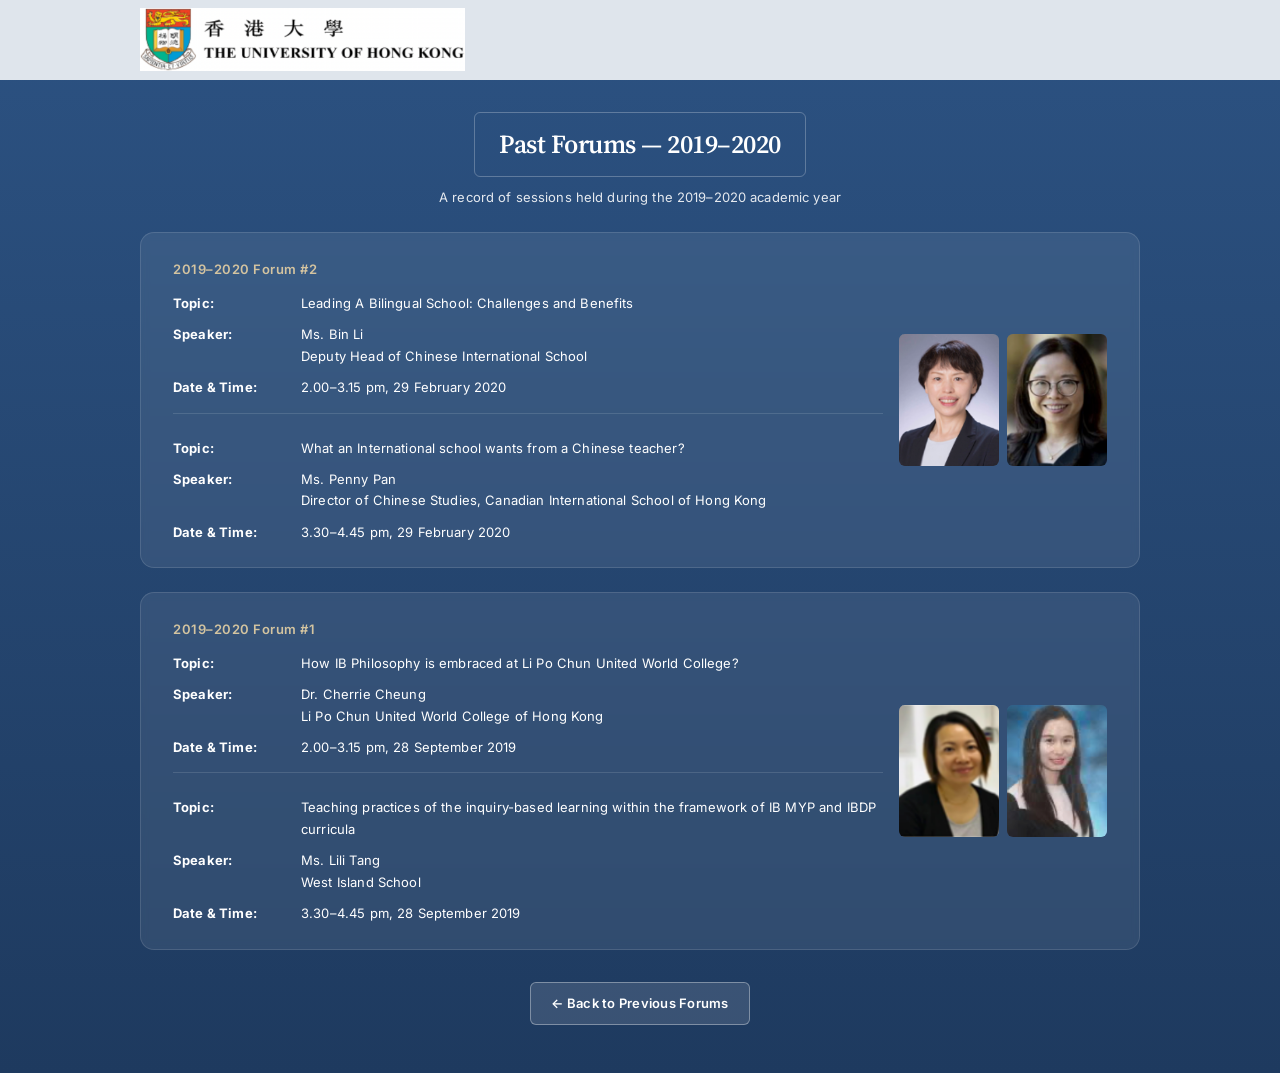
==== years/2019-2020.html @ 45976ea4 "2019-2020 updates" ====
<!DOCTYPE html>
<html lang="en">
<head>
  <meta charset="UTF-8">
  <meta name="viewport" content="width=device-width, initial-scale=1.0">
  <title>2019–2020 Forums | HKU IB Chinese Language Teaching Professional Forum</title>
  <link rel="preconnect" href="https://fonts.googleapis.com">
  <link rel="preconnect" href="https://fonts.gstatic.com" crossorigin>
  <link href="https://fonts.googleapis.com/css2?family=Inter:wght@400;500;600&family=Source+Serif+4:opsz,wght@8..60,500;8..60,600;8..60,700&display=swap" rel="stylesheet">
  <link rel="stylesheet" href="../style.css?v=20260704o">
</head>
<body>
  <header class="site-header is-scrolled">
    <nav class="nav">
      <a href="../index.html" class="nav__brand">
        <img src="../images/hku-logo.png" alt="The University of Hong Kong" class="nav__logo">
      </a>
    </nav>
  </header>

  <main>
    <section class="forums" style="padding-top: calc(var(--header-height) + var(--space-lg));">
      <div class="container">
        <div class="forums__header">
          <h1 class="forums__title">Past Forums — 2019–2020</h1>
          <p class="forums__subtitle">A record of sessions held during the 2019–2020 academic year</p>
        </div>
        <div class="forums__list">
          <article class="forum-card reveal">
            <div class="forum-card__body">
              <span class="forum-card__badge">2019–2020 Forum #2</span>
              <div class="forum-card__meta forum-card__meta--stacked">
                <div class="forum-card__session">
                  <p class="forum-card__line">
                    <span class="forum-card__label">Topic:</span>
                    <span class="forum-card__value">
                      <span class="forum-card__topic-en">Leading A Bilingual School: Challenges and Benefits</span>
                    </span>
                  </p>
                  <div class="forum-card__line forum-card__line--speaker">
                    <span class="forum-card__label">Speaker:</span>
                    <span class="forum-card__value">
                      <span class="forum-card__speaker-block">
                        <span class="forum-card__name">Ms. Bin Li</span>
                        <span class="forum-card__role">Deputy Head of Chinese International School</span>
                      </span>
                    </span>
                  </div>
                  <p class="forum-card__line">
                    <span class="forum-card__label">Date &amp; Time:</span>
                    <span class="forum-card__value">2.00–3.15 pm, 29 February 2020</span>
                  </p>
                </div>
                <div class="forum-card__session">
                  <p class="forum-card__line">
                    <span class="forum-card__label">Topic:</span>
                    <span class="forum-card__value">
                      <span class="forum-card__topic-en">What an International school wants from a Chinese teacher?</span>
                    </span>
                  </p>
                  <div class="forum-card__line forum-card__line--speaker">
                    <span class="forum-card__label">Speaker:</span>
                    <span class="forum-card__value">
                      <span class="forum-card__speaker-block">
                        <span class="forum-card__name">Ms. Penny Pan</span>
                        <span class="forum-card__role">Director of Chinese Studies, Canadian International School of Hong Kong</span>
                      </span>
                    </span>
                  </div>
                  <p class="forum-card__line">
                    <span class="forum-card__label">Date &amp; Time:</span>
                    <span class="forum-card__value">3.30–4.45 pm, 29 February 2020</span>
                  </p>
                </div>
              </div>
            </div>
            <div class="forum-card__media forum-card__media--dual">
              <img src="../images/Pictures%20of%20Speakers/2019-2020/Bin%20LI.png" alt="Ms. Bin Li" class="forum-card__photo">
              <img src="../images/Pictures%20of%20Speakers/2019-2020/penny%20pan.png" alt="Ms. Penny Pan" class="forum-card__photo">
            </div>
          </article>

          <article class="forum-card reveal">
            <div class="forum-card__body">
              <span class="forum-card__badge">2019–2020 Forum #1</span>
              <div class="forum-card__meta forum-card__meta--stacked">
                <div class="forum-card__session">
                  <p class="forum-card__line">
                    <span class="forum-card__label">Topic:</span>
                    <span class="forum-card__value">
                      <span class="forum-card__topic-en">How IB Philosophy is embraced at Li Po Chun United World College?</span>
                    </span>
                  </p>
                  <div class="forum-card__line forum-card__line--speaker">
                    <span class="forum-card__label">Speaker:</span>
                    <span class="forum-card__value">
                      <span class="forum-card__speaker-block">
                        <span class="forum-card__name">Dr. Cherrie Cheung</span>
                        <span class="forum-card__role">Li Po Chun United World College of Hong Kong</span>
                      </span>
                    </span>
                  </div>
                  <p class="forum-card__line">
                    <span class="forum-card__label">Date &amp; Time:</span>
                    <span class="forum-card__value">2.00–3.15 pm, 28 September 2019</span>
                  </p>
                </div>
                <div class="forum-card__session">
                  <p class="forum-card__line">
                    <span class="forum-card__label">Topic:</span>
                    <span class="forum-card__value">
                      <span class="forum-card__topic-en">Teaching practices of the inquiry-based learning within the framework of IB MYP and IBDP curricula</span>
                    </span>
                  </p>
                  <div class="forum-card__line forum-card__line--speaker">
                    <span class="forum-card__label">Speaker:</span>
                    <span class="forum-card__value">
                      <span class="forum-card__speaker-block">
                        <span class="forum-card__name">Ms. Lili Tang</span>
                        <span class="forum-card__role">West Island School</span>
                      </span>
                    </span>
                  </div>
                  <p class="forum-card__line">
                    <span class="forum-card__label">Date &amp; Time:</span>
                    <span class="forum-card__value">3.30–4.45 pm, 28 September 2019</span>
                  </p>
                </div>
              </div>
            </div>
            <div class="forum-card__media forum-card__media--dual">
              <img src="../images/Pictures%20of%20Speakers/2019-2020/cherry%20cheung.png" alt="Dr. Cherrie Cheung" class="forum-card__photo">
              <img src="../images/Pictures%20of%20Speakers/2019-2020/lili%20tang.png" alt="Ms. Lili Tang" class="forum-card__photo">
            </div>
          </article>
        </div>
        <p style="text-align: center; margin-top: var(--space-lg);">
          <a href="../index.html#archive" class="btn btn--primary btn--light">← Back to Previous Forums</a>
        </p>
      </div>
    </section>
  </main>

  <script src="../script.js"></script>
</body>
</html>
---- style.css ----
/* ==========================================================================
   HKU IB Chinese Language Teaching Professional Forum
   ========================================================================== */

:root {
  /* Backgrounds */
  --color-sky-light: #f0f5fa;
  --color-sky-pale: #e8eef5;
  --color-white: #ffffff;

  /* Text */
  --color-navy-deep: #0c2d4d;
  --color-navy: #1e4d7b;
  --color-navy-muted: #2c5282;
  --color-text: #1e293b;
  --color-text-muted: #64748b;

  /* Accents */
  --color-accent: #1e4d7b;
  --color-accent-light: #3a6ea5;
  --color-highlight: #b8954a;
  --color-highlight-soft: #d4c4a0;

  /* Forum section */
  --color-forum-blue: #2c5282;
  --color-forum-blue-dark: #1e3a5f;
  --color-forum-blue-alt: #3b6a9e;

  /* UI */
  --shadow-sm: 0 1px 3px rgba(12, 45, 77, 0.06);
  --shadow-md: 0 4px 16px rgba(12, 45, 77, 0.1);
  --shadow-lg: 0 8px 32px rgba(12, 45, 77, 0.12);
  --radius-sm: 6px;
  --radius-md: 10px;
  --radius-lg: 14px;
  --radius-full: 9999px;

  --font-serif: 'Source Serif 4', Georgia, 'Times New Roman', serif;
  --font-sans: 'Inter', -apple-system, BlinkMacSystemFont, 'Segoe UI', Roboto, sans-serif;

  /* Type scale */
  --text-xs: 0.75rem;
  --text-sm: 0.8125rem;
  --text-base: 0.9375rem;
  --text-md: 1rem;
  --text-lg: 1.125rem;
  --text-xl: 1.25rem;
  --text-2xl: 1.5rem;
  --text-3xl: 1.875rem;

  --header-height: 80px;
  --container-max: 1080px;
  --transition: 0.25s ease;

  /* Spacing */
  --space-xs: 0.5rem;
  --space-sm: 1rem;
  --space-md: 1.5rem;
  --space-lg: 2rem;
  --space-xl: 2.5rem;
  --space-section: 3rem;
}

/* Reset & Base
   ========================================================================== */

*,
*::before,
*::after {
  box-sizing: border-box;
  margin: 0;
  padding: 0;
}

html {
  scroll-behavior: smooth;
  scroll-padding-top: var(--header-height);
}

body {
  font-family: var(--font-sans);
  font-size: var(--text-base);
  line-height: 1.65;
  letter-spacing: 0.01em;
  color: var(--color-text);
  background-color: var(--color-sky-light);
  -webkit-font-smoothing: antialiased;
  -moz-osx-font-smoothing: grayscale;
}

img {
  max-width: 100%;
  height: auto;
  display: block;
}

a {
  color: var(--color-navy);
  text-decoration: none;
  transition: color var(--transition);
}

a:hover {
  color: var(--color-accent-light);
}

ul {
  list-style: none;
}

strong {
  font-weight: 600;
}

.container {
  width: 100%;
  max-width: var(--container-max);
  margin-inline: auto;
  padding-inline: clamp(1.5rem, 4vw, 2.5rem);
}

/* Section titles
   ========================================================================== */

.section-title {
  font-family: var(--font-serif);
  font-size: clamp(1.375rem, 2.5vw, 1.75rem);
  font-weight: 600;
  letter-spacing: -0.02em;
  line-height: 1.3;
  margin-bottom: 0.375rem;
  color: var(--color-navy-deep);
}

.section-title--navy {
  color: var(--color-navy-deep);
}

.section-lead {
  font-size: var(--text-base);
  color: var(--color-text-muted);
  line-height: 1.6;
  max-width: 50ch;
  margin-bottom: var(--space-md);
}

.section-lead--centered {
  max-width: none;
  text-align: center;
  margin-inline: auto;
}

/* Buttons
   ========================================================================== */

.btn {
  display: inline-flex;
  align-items: center;
  justify-content: center;
  gap: 0.5rem;
  padding: 0.625rem 1.25rem;
  font-family: inherit;
  font-size: var(--text-sm);
  font-weight: 600;
  border: none;
  border-radius: var(--radius-sm);
  cursor: pointer;
  transition: transform var(--transition), box-shadow var(--transition), background-color var(--transition);
}

.btn--primary {
  background: var(--color-navy-deep);
  color: var(--color-white);
  box-shadow: 0 2px 8px rgba(12, 45, 77, 0.2);
  letter-spacing: 0.02em;
}

.btn--primary:hover {
  transform: translateY(-1px);
  background: var(--color-navy);
  box-shadow: 0 4px 14px rgba(12, 45, 77, 0.25);
  color: var(--color-white);
}

.btn--light {
  background: rgba(255, 255, 255, 0.12);
  color: var(--color-white);
  border: 1px solid rgba(255, 255, 255, 0.35);
  box-shadow: none;
}

.btn--light:hover {
  background: rgba(255, 255, 255, 0.2);
  border-color: rgba(255, 255, 255, 0.5);
  color: var(--color-white);
}

/* Navigation
   ========================================================================== */

.site-header {
  position: fixed;
  top: 0;
  left: 0;
  right: 0;
  z-index: 1000;
  height: var(--header-height);
  background: rgba(255, 255, 255, 0.85);
  backdrop-filter: blur(12px);
  -webkit-backdrop-filter: blur(12px);
  border-bottom: 1px solid transparent;
  transition: background var(--transition), box-shadow var(--transition), border-color var(--transition);
}

.site-header.is-scrolled {
  background: rgba(255, 255, 255, 0.97);
  border-bottom-color: rgba(13, 71, 161, 0.1);
  box-shadow: var(--shadow-sm);
}

.nav {
  display: flex;
  align-items: center;
  justify-content: space-between;
  gap: var(--space-md);
  height: 100%;
  max-width: var(--container-max);
  margin-inline: auto;
  padding-inline: clamp(1.5rem, 4vw, 2.5rem);
}

.nav__brand {
  display: flex;
  align-items: center;
  color: var(--color-navy);
  flex-shrink: 0;
  margin-right: var(--space-sm);
}

.nav__brand:hover {
  color: var(--color-navy);
}

.nav__logo {
  width: auto;
  height: 52px;
  max-width: none;
  object-fit: contain;
  object-position: left center;
  background: transparent;
  border: none;
  outline: none;
  box-shadow: none;
  border-radius: 0;
  padding: 0;
}

.nav__brand:focus,
.nav__brand:focus-visible {
  outline: none;
}

.nav__toggle {
  display: flex;
  flex-direction: column;
  justify-content: center;
  gap: 5px;
  width: 40px;
  height: 40px;
  padding: 8px;
  background: none;
  border: none;
  cursor: pointer;
  border-radius: var(--radius-sm);
  transition: background var(--transition);
}

.nav__toggle:hover {
  background: var(--color-sky-pale);
}

.nav__toggle-bar {
  display: block;
  width: 100%;
  height: 2px;
  background: var(--color-navy);
  border-radius: 2px;
  transition: transform var(--transition), opacity var(--transition);
}

.nav__toggle[aria-expanded="true"] .nav__toggle-bar:nth-child(1) {
  transform: translateY(7px) rotate(45deg);
}

.nav__toggle[aria-expanded="true"] .nav__toggle-bar:nth-child(2) {
  opacity: 0;
}

.nav__toggle[aria-expanded="true"] .nav__toggle-bar:nth-child(3) {
  transform: translateY(-7px) rotate(-45deg);
}

.nav__menu {
  display: none;
  position: absolute;
  top: var(--header-height);
  left: 0;
  right: 0;
  flex-direction: column;
  gap: var(--space-xs);
  background: var(--color-white);
  padding: var(--space-sm) var(--space-sm) var(--space-md);
  box-shadow: var(--shadow-md);
  border-bottom: 1px solid rgba(13, 71, 161, 0.08);
}

.nav__menu.is-open {
  display: flex;
}

.nav__link {
  display: block;
  padding: 0.75rem 0;
  font-weight: 600;
  font-size: var(--text-sm);
  color: var(--color-navy-muted);
  border-bottom: 1px solid var(--color-sky-pale);
  transition: color var(--transition);
}

.nav__link:last-child {
  border-bottom: none;
}

.nav__link:hover,
.nav__link.is-active {
  color: var(--color-navy-deep);
  font-weight: 700;
}

/* Hero
   ========================================================================== */

.hero {
  position: relative;
  padding-top: calc(var(--header-height) + var(--space-lg));
  padding-bottom: var(--space-xl);
  background: linear-gradient(180deg, var(--color-sky-light) 0%, var(--color-sky-pale) 100%);
  overflow: hidden;
}

.hero__bg-pattern {
  position: absolute;
  top: var(--header-height);
  left: 0;
  width: 280px;
  height: 200px;
  opacity: 0.35;
  background:
    radial-gradient(ellipse at 30% 50%, var(--color-forum-blue-alt) 0%, transparent 70%),
    repeating-linear-gradient(
      -12deg,
      transparent,
      transparent 18px,
      rgba(59, 113, 181, 0.08) 18px,
      rgba(59, 113, 181, 0.08) 20px
    );
  pointer-events: none;
}

.hero__layout {
  display: grid;
  gap: var(--space-md);
  position: relative;
}

.hero__eyebrow {
  font-size: var(--text-xs);
  font-weight: 600;
  text-transform: uppercase;
  letter-spacing: 0.12em;
  color: var(--color-text-muted);
  margin-bottom: 0.875rem;
}

.hero__title {
  display: flex;
  flex-direction: column;
  gap: 0.5rem;
  margin-bottom: var(--space-md);
}

.hero__title-line {
  font-family: var(--font-serif);
  font-size: clamp(1.5rem, 4vw, 2.25rem);
  font-weight: 600;
  line-height: 1.2;
  letter-spacing: -0.02em;
  color: var(--color-navy-deep);
}

.hero__title-line--accent {
  font-size: clamp(1.25rem, 3vw, 1.75rem);
  color: var(--color-navy);
  font-weight: 500;
}

.hero__intro {
  font-size: var(--text-base);
  color: var(--color-text);
  max-width: 52ch;
  line-height: 1.7;
  margin-bottom: 0;
}

.hero__media {
  border-radius: var(--radius-lg);
  overflow: hidden;
  box-shadow: var(--shadow-lg);
}

.hero__image {
  width: 100%;
  aspect-ratio: 16 / 10;
  object-fit: cover;
  object-position: center;
  background: linear-gradient(135deg, var(--color-sky-pale), var(--color-forum-blue-alt));
}

.hero__illustration {
  margin: 0;
  display: grid;
  grid-template-rows: 1fr auto;
  min-height: 0;
}

.hero__illustration-wrap {
  min-height: 0;
  border-radius: var(--radius-lg);
  overflow: hidden;
  box-shadow: var(--shadow-lg);
}

.hero__illustration-img {
  width: 100%;
  height: 100%;
  min-height: 10rem;
  aspect-ratio: 16 / 10;
  object-fit: cover;
  object-position: center top;
  background: linear-gradient(135deg, var(--color-sky-light), var(--color-forum-blue));
  display: block;
}

.hero__illustration-caption {
  margin-top: 0.375rem;
  font-size: 0.6875rem;
  font-style: italic;
  color: var(--color-text-muted);
  text-align: center;
}

/* Forum details card
   ========================================================================== */

.details__card {
  background: var(--color-white);
  border-radius: var(--radius-lg);
  padding: var(--space-md) var(--space-md) var(--space-sm);
  box-shadow: var(--shadow-lg);
  height: 100%;
  display: flex;
  flex-direction: column;
  justify-content: center;
}

.details__list {
  display: flex;
  flex-direction: column;
  gap: 0.75rem;
  margin: 0 0 var(--space-sm);
}

.details__item {
  display: flex;
  align-items: flex-start;
  gap: var(--space-sm);
}

.details__icon {
  flex-shrink: 0;
  display: flex;
  align-items: center;
  justify-content: center;
  width: 44px;
  height: 44px;
  background: var(--color-sky-light);
  border-radius: var(--radius-sm);
  color: var(--color-navy);
}

.details__icon svg {
  width: 22px;
  height: 22px;
}

.details__label {
  display: block;
  font-size: var(--text-xs);
  font-weight: 600;
  text-transform: uppercase;
  letter-spacing: 0.06em;
  color: var(--color-text-muted);
  margin-bottom: 0.125rem;
}

.details__value {
  font-size: var(--text-sm);
  font-weight: 500;
  color: var(--color-navy);
  line-height: 1.5;
}

.details__disclaimer {
  font-size: var(--text-sm);
  color: var(--color-text-muted);
  line-height: 1.65;
  padding-top: var(--space-sm);
  border-top: 1px solid var(--color-sky-light);
}

.details__disclaimer-zh {
  display: block;
  margin-top: 0.25rem;
}

/* Upcoming forums
   ========================================================================== */

.upcoming {
  padding: var(--space-lg) 0;
  background: var(--color-sky-pale);
}

.upcoming__callout {
  width: min(92vw, 52rem);
  max-width: none;
  margin-inline: auto;
  padding: 1.375rem 3rem 1.5rem;
  text-align: center;
  background: linear-gradient(135deg, #1a5a8f 0%, #2c5282 45%, #1e3a5f 100%);
  border: 2px solid var(--color-highlight);
  border-radius: var(--radius-md);
  box-shadow:
    0 6px 28px rgba(30, 58, 95, 0.28),
    inset 0 1px 0 rgba(255, 255, 255, 0.1);
}

.upcoming__eyebrow {
  font-size: clamp(1.125rem, 3.25vw, 1.5rem);
  font-weight: 700;
  text-transform: uppercase;
  letter-spacing: 0.14em;
  color: var(--color-highlight-soft);
  margin: 0 0 0.625rem;
}

.upcoming__title {
  font-family: var(--font-serif);
  font-size: clamp(1.5rem, 4.5vw, 2.125rem);
  font-weight: 700;
  line-height: 1.2;
  letter-spacing: 0.02em;
  color: var(--color-white);
  margin: 0 0 0.75rem;
}

.upcoming__subtext {
  font-size: var(--text-base);
  font-weight: 500;
  line-height: 1.6;
  color: rgba(255, 255, 255, 0.92);
  max-width: 38ch;
  margin: 0 auto;
}

/* Participant feedback
   ========================================================================== */

.reviews {
  padding: var(--space-lg) 0;
  background: var(--color-sky-light);
  border-top: 1px solid rgba(12, 45, 77, 0.06);
}

.reviews__hint {
  margin-bottom: var(--space-sm) !important;
  font-size: var(--text-xs) !important;
  color: var(--color-text-muted) !important;
}

.reviews__grid {
  display: grid;
  grid-template-columns: repeat(2, 1fr);
  gap: var(--space-xs);
}

.review-card {
  position: relative;
  background: var(--color-white);
  border: 1px solid rgba(12, 45, 77, 0.1);
  border-radius: var(--radius-sm);
  cursor: pointer;
  outline: none;
  transition: border-color var(--transition), box-shadow var(--transition);
}

.review-card__peek {
  padding: 0.75rem 0.875rem;
}

.review-card__author {
  margin: 0 0 0.25rem;
  font-size: var(--text-xs);
  font-weight: 600;
  color: var(--color-navy);
}

.review-card__teaser {
  margin: 0;
  font-size: var(--text-xs);
  line-height: 1.5;
  color: var(--color-text-muted);
  display: -webkit-box;
  -webkit-line-clamp: 2;
  -webkit-box-orient: vertical;
  overflow: hidden;
}

.review-card__panel {
  position: absolute;
  left: 0;
  right: 0;
  top: 100%;
  margin-top: 0.25rem;
  padding: var(--space-sm);
  background: var(--color-white);
  border: 1px solid rgba(12, 45, 77, 0.12);
  border-radius: var(--radius-md);
  box-shadow: var(--shadow-lg);
  opacity: 0;
  visibility: hidden;
  transform: translateY(-4px);
  transition: opacity 0.2s ease, transform 0.2s ease, visibility 0.2s;
  z-index: 20;
  max-height: min(70vh, 28rem);
  overflow-y: auto;
  pointer-events: none;
}

.review-card__body {
  margin: 0;
}

.review-card__en,
.review-card__zh {
  font-size: var(--text-xs);
  line-height: 1.65;
  margin: 0;
}

.review-card__en {
  color: var(--color-text);
}

.review-card__zh {
  margin-top: 0.625rem;
  padding-top: 0.625rem;
  border-top: 1px solid rgba(12, 45, 77, 0.08);
  color: var(--color-text-muted);
}

.review-card:hover,
.review-card:focus-within {
  border-color: var(--color-navy-muted);
  box-shadow: var(--shadow-sm);
  z-index: 30;
}

.review-card:hover .review-card__panel,
.review-card:focus-within .review-card__panel {
  opacity: 1;
  visibility: visible;
  transform: translateY(0);
  pointer-events: auto;
}

.review-card:hover .review-card__teaser,
.review-card:focus-within .review-card__teaser {
  color: var(--color-navy);
}

@media (min-width: 768px) {
  .reviews__grid {
    grid-template-columns: repeat(4, 1fr);
    gap: var(--space-sm);
  }

  .review-card__panel {
    min-width: 16rem;
    width: max(100%, 18rem);
  }

  .review-card:nth-child(odd) .review-card__panel {
    left: 0;
    right: auto;
  }

  .review-card:nth-child(even) .review-card__panel {
    right: 0;
    left: auto;
  }
}

@media (max-width: 767px) {
  .reviews__grid {
    grid-template-columns: 1fr;
  }
}

/* Forums
   ========================================================================== */

.forums {
  padding: var(--space-section) 0;
  background: linear-gradient(180deg, var(--color-forum-blue) 0%, var(--color-forum-blue-dark) 100%);
  color: var(--color-white);
}

.forums__header {
  text-align: center;
  margin-bottom: var(--space-md);
}

.forums__title {
  display: inline-block;
  font-family: var(--font-serif);
  font-size: clamp(1.25rem, 3vw, 1.625rem);
  font-weight: 600;
  letter-spacing: -0.02em;
  color: var(--color-white);
  padding: 0.625rem 1.5rem;
  border: 1px solid rgba(255, 255, 255, 0.25);
  border-radius: var(--radius-sm);
  margin-bottom: 0.625rem;
}

.forums__subtitle {
  font-size: var(--text-sm);
  opacity: 0.88;
  font-weight: 400;
  letter-spacing: 0.01em;
}

.forums__list {
  display: flex;
  flex-direction: column;
  gap: var(--space-md);
}

.forum-card {
  display: grid;
  gap: var(--space-sm);
  background: rgba(255, 255, 255, 0.08);
  border: 1px solid rgba(255, 255, 255, 0.12);
  border-radius: var(--radius-lg);
  padding: var(--space-md);
  backdrop-filter: blur(4px);
  transition: transform var(--transition), box-shadow var(--transition), background var(--transition);
}

.forum-card:hover {
  background: rgba(255, 255, 255, 0.12);
  transform: translateY(-2px);
  box-shadow: 0 8px 24px rgba(0, 0, 0, 0.15);
}

.forum-card__badge {
  display: inline-block;
  font-size: var(--text-sm);
  font-weight: 600;
  letter-spacing: 0.04em;
  color: var(--color-highlight-soft);
  margin-bottom: 0.75rem;
}

.forum-card__meta {
  display: grid;
  grid-template-columns: 7.25rem 1fr;
  column-gap: 0.75rem;
  row-gap: 0.625rem;
  font-size: var(--text-sm);
  line-height: 1.65;
}

.forum-card__meta--stacked {
  display: flex;
  flex-direction: column;
  grid-template-columns: unset;
}

.forum-card__session {
  display: grid;
  grid-template-columns: 7.25rem 1fr;
  column-gap: 0.75rem;
  row-gap: 0.625rem;
  padding-bottom: 0.875rem;
  margin-bottom: 0.875rem;
  border-bottom: 1px solid rgba(255, 255, 255, 0.12);
}

.forum-card__session:last-child {
  border-bottom: none;
  margin-bottom: 0;
  padding-bottom: 0;
}

.forum-card__session .forum-card__line {
  display: contents;
}

.forum-card__line {
  display: contents;
}

.forum-card__label {
  font-weight: 700;
}

.forum-card__value {
  min-width: 0;
}

.forum-card__topic-en,
.forum-card__topic-zh {
  display: block;
}

.forum-card__topic-zh {
  margin-top: 0.125rem;
}

.forum-card__speaker-list {
  margin: 0;
  padding-left: 1.125rem;
  list-style: disc;
}

.forum-card__speaker-list li {
  margin-bottom: 0.5rem;
}

.forum-card__speaker-block {
  display: block;
}

.forum-card__name {
  display: block;
}

.forum-card__role {
  display: block;
}

.forum-card__speaker-list li:last-child {
  margin-bottom: 0;
}

.forum-card__body .btn {
  margin-top: var(--space-sm);
}

.forum-card__media {
  display: flex;
  justify-content: center;
  align-items: center;
  flex-shrink: 0;
}

.forum-card__media--dual {
  gap: 0.5rem;
}

.forum-card__photo {
  width: 7.5rem;
  height: 10rem;
  object-fit: cover;
  object-position: center top;
  border-radius: var(--radius-sm);
  border: none;
  background: rgba(255, 255, 255, 0.08);
}

.forum-card__media--dual .forum-card__photo {
  width: 6.25rem;
  height: 8.25rem;
}

/* Archive
   ========================================================================== */

.archive {
  padding: var(--space-section) 0;
  background: var(--color-white);
}

.archive__header {
  text-align: center;
  margin-bottom: var(--space-md);
}

.archive__subtitle {
  color: var(--color-text-muted);
  font-size: var(--text-base);
}

.archive__grid {
  display: grid;
  grid-template-columns: repeat(auto-fill, minmax(150px, 1fr));
  gap: var(--space-sm);
}

.year-btn {
  display: flex;
  flex-direction: column;
  align-items: center;
  gap: var(--space-xs);
  padding: var(--space-sm) var(--space-sm);
  background: var(--color-sky-pale);
  border: 2px solid transparent;
  border-radius: var(--radius-md);
  color: var(--color-navy-muted);
  font-weight: 600;
  font-size: var(--text-sm);
  text-align: center;
  transition: transform var(--transition), box-shadow var(--transition), border-color var(--transition), background var(--transition);
  position: relative;
}

.year-btn:hover {
  transform: translateY(-3px);
  box-shadow: var(--shadow-md);
  border-color: var(--color-forum-blue);
  color: var(--color-navy);
  background: var(--color-white);
}

.year-btn__icon {
  width: 28px;
  height: 28px;
  opacity: 0.7;
}

.year-btn--current {
  background: var(--color-navy-deep);
  color: var(--color-white);
  border-color: var(--color-navy-deep);
  box-shadow: var(--shadow-md);
}

.year-btn--current:hover {
  color: var(--color-white);
  background: var(--color-navy);
  border-color: var(--color-navy);
}

.year-btn--current .year-btn__icon {
  opacity: 1;
}

.year-btn__tag {
  position: absolute;
  top: -8px;
  right: -8px;
  font-size: 0.625rem;
  font-weight: 600;
  text-transform: uppercase;
  letter-spacing: 0.05em;
  background: var(--color-highlight);
  color: var(--color-white);
  padding: 0.2rem 0.5rem;
  border-radius: var(--radius-full);
}

/* Team
   ========================================================================== */

.team {
  padding: var(--space-section) 0;
  background: var(--color-sky-pale);
}

.team .section-title {
  margin-bottom: 0.5rem;
}

.team .section-lead {
  max-width: none;
  margin-bottom: var(--space-md);
}

.team__grid {
  display: grid;
  grid-template-columns: repeat(auto-fill, minmax(220px, 1fr));
  gap: var(--space-md);
}

.team-card {
  background: var(--color-white);
  border-radius: var(--radius-lg);
  padding: var(--space-md) var(--space-sm);
  text-align: center;
  box-shadow: var(--shadow-sm);
  border: 1px solid transparent;
  transition: transform var(--transition), box-shadow var(--transition), border-color var(--transition);
}

.team-card:hover {
  transform: translateY(-4px);
  box-shadow: var(--shadow-lg);
  border-color: rgba(49, 130, 206, 0.35);
}

.team-card__avatar-wrap {
  width: 180px;
  height: 180px;
  margin: 0 auto var(--space-md);
  border-radius: var(--radius-full);
  overflow: hidden;
  border: 3px solid var(--color-sky-light);
  box-shadow: var(--shadow-sm);
  transition: border-color var(--transition);
}

.team-card:hover .team-card__avatar-wrap {
  border-color: var(--color-forum-blue);
}

.team-card__avatar {
  width: 100%;
  height: 100%;
  object-fit: cover;
  background: linear-gradient(135deg, var(--color-sky-pale), var(--color-forum-blue-alt));
}

.team-card__name {
  font-family: var(--font-serif);
  font-size: var(--text-sm);
  font-weight: 600;
  color: var(--color-navy-deep);
  margin-bottom: 0.25rem;
}

.team-card__role {
  font-size: var(--text-xs);
  font-weight: 500;
  color: var(--color-text);
  margin-bottom: 0.2rem;
}

.team-card__program {
  font-size: 0.6875rem;
  color: var(--color-text-muted);
  line-height: 1.5;
}

.team-card__email {
  display: inline-block;
  margin-top: 0.375rem;
  font-size: 0.6875rem;
  color: var(--color-forum-blue);
  word-break: break-all;
}

.team-card__email:hover {
  color: var(--color-accent-light);
}

/* Footer
   ========================================================================== */

.footer {
  background: var(--color-navy);
  color: rgba(255, 255, 255, 0.85);
  padding: var(--space-lg) 0;
}

.footer__inner {
  display: flex;
  flex-direction: column;
  align-items: center;
  gap: var(--space-md);
  text-align: center;
}

.footer__brand {
  display: flex;
  align-items: center;
  gap: 0.75rem;
}

.footer__logo {
  width: auto;
  height: 36px;
  max-width: 180px;
  object-fit: contain;
  opacity: 0.95;
  background: transparent;
  border: none;
  border-radius: 0;
  padding: 0;
}

.footer__name {
  font-size: var(--text-sm);
  font-weight: 500;
}

.footer__nav {
  display: flex;
  flex-wrap: wrap;
  justify-content: center;
  gap: 0.5rem 1.5rem;
}

.footer__nav a {
  color: rgba(255, 255, 255, 0.75);
  font-size: var(--text-sm);
  font-weight: 500;
}

.footer__nav a:hover {
  color: var(--color-highlight-soft);
}

.footer__copy {
  font-size: var(--text-xs);
  color: rgba(255, 255, 255, 0.55);
}

/* Image fallbacks
   ========================================================================== */

img {
  font-size: 0;
  color: transparent;
}

img:not([src]),
img[src=""] {
  visibility: hidden;
}

/* Scroll reveal
   ========================================================================== */

.reveal {
  opacity: 0;
  transform: translateY(24px);
  transition: opacity 0.6s ease, transform 0.6s ease;
}

.reveal.is-visible {
  opacity: 1;
  transform: translateY(0);
}

/* Responsive
   ========================================================================== */

@media (min-width: 640px) {
  .archive__grid {
    grid-template-columns: repeat(auto-fill, minmax(160px, 1fr));
  }
}

@media (min-width: 768px) {
  .nav__brand {
    margin-right: 2.5rem;
  }

  .nav__logo {
    height: 64px;
    max-width: none;
  }

  .nav__toggle {
    display: none;
  }

  .nav__menu {
    display: flex;
    position: static;
    flex-direction: row;
    align-items: center;
    gap: 0.125rem;
    margin-left: auto;
    background: none;
    padding: 0;
    box-shadow: none;
    border: none;
  }

  .nav__link {
    display: inline-block;
    white-space: nowrap;
    text-align: center;
    padding: 0.5rem 0.875rem;
    font-weight: 600;
    font-size: var(--text-sm);
    color: var(--color-navy-muted);
    background: none;
    border: none;
    border-radius: 0;
    box-shadow: none;
    transition: color var(--transition);
  }

  .nav__link:hover,
  .nav__link.is-active {
    font-weight: 700;
    color: var(--color-navy-deep);
    background: none;
    box-shadow: none;
  }

  .nav__link.is-active {
    text-decoration: underline;
    text-underline-offset: 0.3em;
    text-decoration-thickness: 1px;
  }

  .hero__layout {
    grid-template-columns: 1fr 1fr;
    grid-template-rows: auto auto;
    column-gap: var(--space-xl);
    row-gap: var(--space-md);
    align-items: stretch;
  }

  .hero__content {
    grid-column: 1;
    grid-row: 1;
    align-self: center;
  }

  .hero__media {
    grid-column: 2;
    grid-row: 1;
  }

  .hero__illustration {
    grid-column: 1;
    grid-row: 2;
  }

  .hero__illustration-img {
    aspect-ratio: auto;
    min-height: 0;
  }

  .details__card {
    grid-column: 2;
    grid-row: 2;
  }

  .forum-card {
    grid-template-columns: 1fr auto;
    padding: var(--space-md) var(--space-lg);
    align-items: center;
  }

  .forum-card__media {
    justify-content: flex-end;
  }

  .footer__inner {
    flex-direction: row;
    flex-wrap: wrap;
    justify-content: space-between;
    text-align: left;
  }

  .footer__copy {
    width: 100%;
    text-align: center;
    margin-top: 0.5rem;
  }
}

@media (min-width: 1024px) {
  .hero {
    padding-top: calc(var(--header-height) + var(--space-lg));
    padding-bottom: var(--space-lg);
  }

  .forums,
  .archive,
  .team,
  .upcoming {
    padding-block: var(--space-section);
  }

  .nav__brand {
    margin-right: 3rem;
  }

  .team__grid {
    grid-template-columns: repeat(4, 1fr);
  }

  .team-card__avatar-wrap {
    width: 200px;
    height: 200px;
  }
}
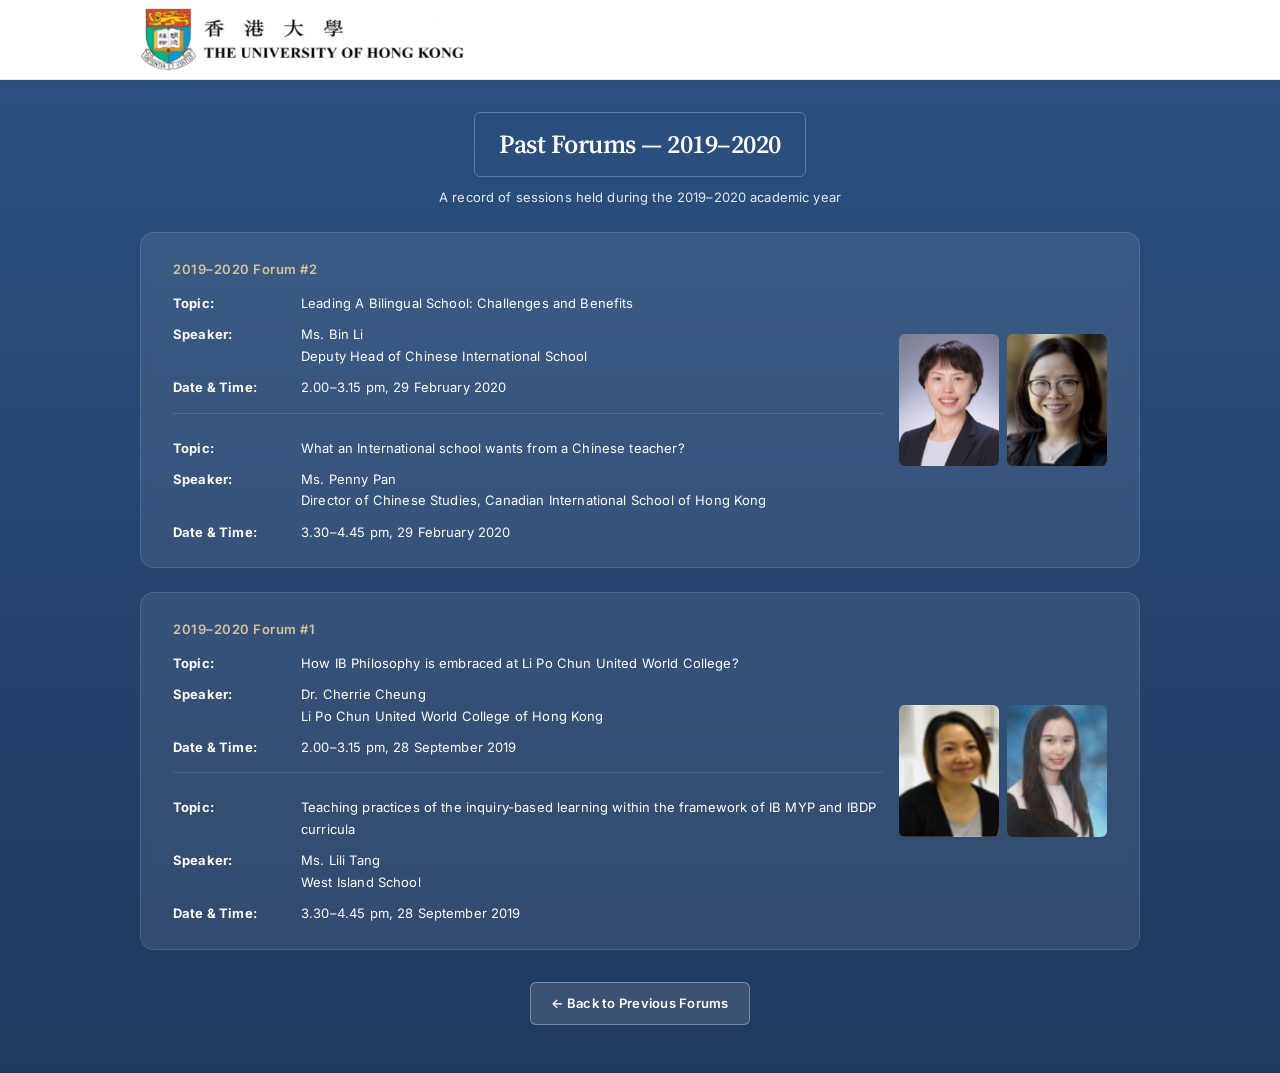
==== commit 41558999: "sub page heading color update" ====
--- a/years/2019-2020.html
+++ b/years/2019-2020.html
@@ -7,10 +7,10 @@
   <link rel="preconnect" href="https://fonts.googleapis.com">
   <link rel="preconnect" href="https://fonts.gstatic.com" crossorigin>
   <link href="https://fonts.googleapis.com/css2?family=Inter:wght@400;500;600&family=Source+Serif+4:opsz,wght@8..60,500;8..60,600;8..60,700&display=swap" rel="stylesheet">
-  <link rel="stylesheet" href="../style.css?v=20260704o">
+  <link rel="stylesheet" href="../style.css?v=20260704p">
 </head>
 <body>
-  <header class="site-header is-scrolled">
+  <header class="site-header site-header--solid">
     <nav class="nav">
       <a href="../index.html" class="nav__brand">
         <img src="../images/hku-logo.png" alt="The University of Hong Kong" class="nav__logo">
--- a/style.css
+++ b/style.css
@@ -214,6 +214,14 @@
 
 .site-header.is-scrolled {
   background: rgba(255, 255, 255, 0.97);
+  border-bottom-color: rgba(13, 71, 161, 0.1);
+  box-shadow: var(--shadow-sm);
+}
+
+.site-header--solid {
+  background: var(--color-white);
+  backdrop-filter: none;
+  -webkit-backdrop-filter: none;
   border-bottom-color: rgba(13, 71, 161, 0.1);
   box-shadow: var(--shadow-sm);
 }
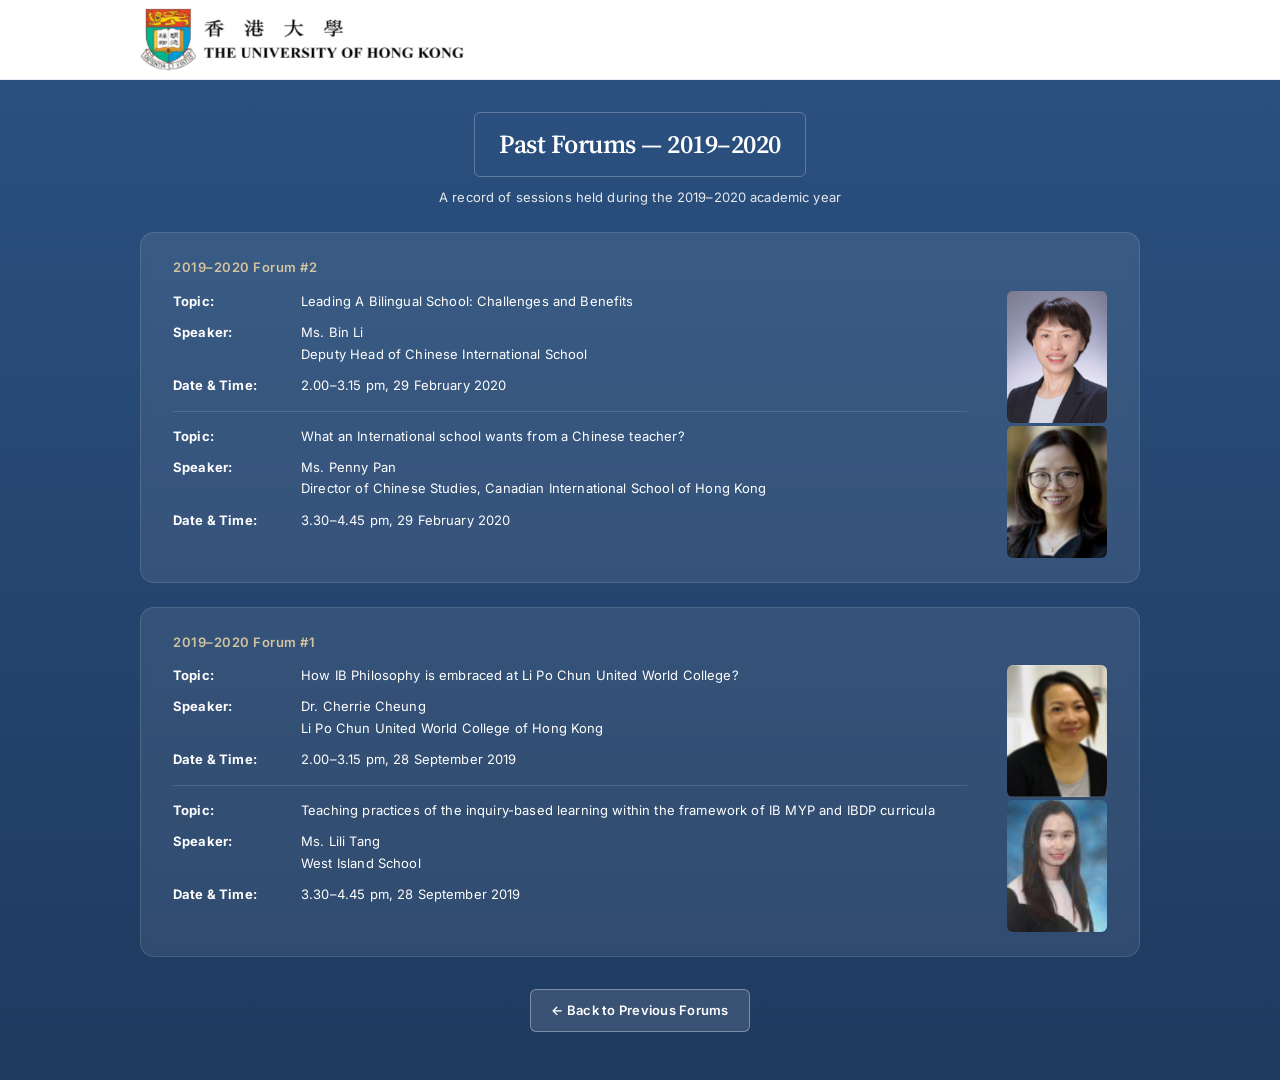
==== commit 80e62892: "some changes" ====
--- a/years/2019-2020.html
+++ b/years/2019-2020.html
@@ -7,7 +7,7 @@
   <link rel="preconnect" href="https://fonts.googleapis.com">
   <link rel="preconnect" href="https://fonts.gstatic.com" crossorigin>
   <link href="https://fonts.googleapis.com/css2?family=Inter:wght@400;500;600&family=Source+Serif+4:opsz,wght@8..60,500;8..60,600;8..60,700&display=swap" rel="stylesheet">
-  <link rel="stylesheet" href="../style.css?v=20260704p">
+  <link rel="stylesheet" href="../style.css?v=20260704s">
 </head>
 <body>
   <header class="site-header site-header--solid">
@@ -26,7 +26,7 @@
           <p class="forums__subtitle">A record of sessions held during the 2019–2020 academic year</p>
         </div>
         <div class="forums__list">
-          <article class="forum-card reveal">
+          <article class="forum-card forum-card--paired reveal">
             <div class="forum-card__body">
               <span class="forum-card__badge">2019–2020 Forum #2</span>
               <div class="forum-card__meta forum-card__meta--stacked">
@@ -80,7 +80,7 @@
             </div>
           </article>
 
-          <article class="forum-card reveal">
+          <article class="forum-card forum-card--paired reveal">
             <div class="forum-card__body">
               <span class="forum-card__badge">2019–2020 Forum #1</span>
               <div class="forum-card__meta forum-card__meta--stacked">
--- a/style.css
+++ b/style.css
@@ -218,7 +218,9 @@
   box-shadow: var(--shadow-sm);
 }
 
-.site-header--solid {
+.site-header--solid,
+.site-header.site-header--solid,
+.site-header.site-header--solid.is-scrolled {
   background: var(--color-white);
   backdrop-filter: none;
   -webkit-backdrop-filter: none;
@@ -896,7 +898,13 @@
 }
 
 .forum-card__media--dual {
+  flex-direction: column;
   gap: 0.5rem;
+}
+
+.forum-card__media--dual .forum-card__photo {
+  width: 6.25rem;
+  height: 8.25rem;
 }
 
 .forum-card__photo {
@@ -907,11 +915,6 @@
   border-radius: var(--radius-sm);
   border: none;
   background: rgba(255, 255, 255, 0.08);
-}
-
-.forum-card__media--dual .forum-card__photo {
-  width: 6.25rem;
-  height: 8.25rem;
 }
 
 /* Archive
@@ -1288,6 +1291,66 @@
     align-items: center;
   }
 
+  .forum-card.forum-card--paired {
+    grid-template-rows: auto auto auto;
+    column-gap: var(--space-xl);
+    row-gap: 0;
+    align-items: start;
+  }
+
+  .forum-card.forum-card--paired .forum-card__body {
+    display: contents;
+  }
+
+  .forum-card.forum-card--paired .forum-card__badge {
+    grid-column: 1 / -1;
+    grid-row: 1;
+    margin-bottom: 0.75rem;
+  }
+
+  .forum-card.forum-card--paired .forum-card__meta--stacked {
+    display: contents;
+  }
+
+  .forum-card.forum-card--paired .forum-card__session {
+    grid-column: 1;
+    align-self: start;
+  }
+
+  .forum-card.forum-card--paired .forum-card__session:first-child {
+    grid-row: 2;
+  }
+
+  .forum-card.forum-card--paired .forum-card__session:last-child {
+    grid-row: 3;
+  }
+
+  .forum-card.forum-card--paired .forum-card__media--dual {
+    display: contents;
+  }
+
+  .forum-card.forum-card--paired .forum-card__photo:nth-child(1) {
+    grid-column: 2;
+    grid-row: 2;
+    align-self: start;
+    justify-self: center;
+  }
+
+  .forum-card.forum-card--paired .forum-card__photo:nth-child(2) {
+    grid-column: 2;
+    grid-row: 3;
+    align-self: start;
+    justify-self: center;
+  }
+
+  .forum-card.forum-card--paired .btn {
+    grid-column: 1;
+    grid-row: 4;
+    margin-top: var(--space-sm);
+    justify-self: start;
+    width: auto;
+  }
+
   .forum-card__media {
     justify-content: flex-end;
   }
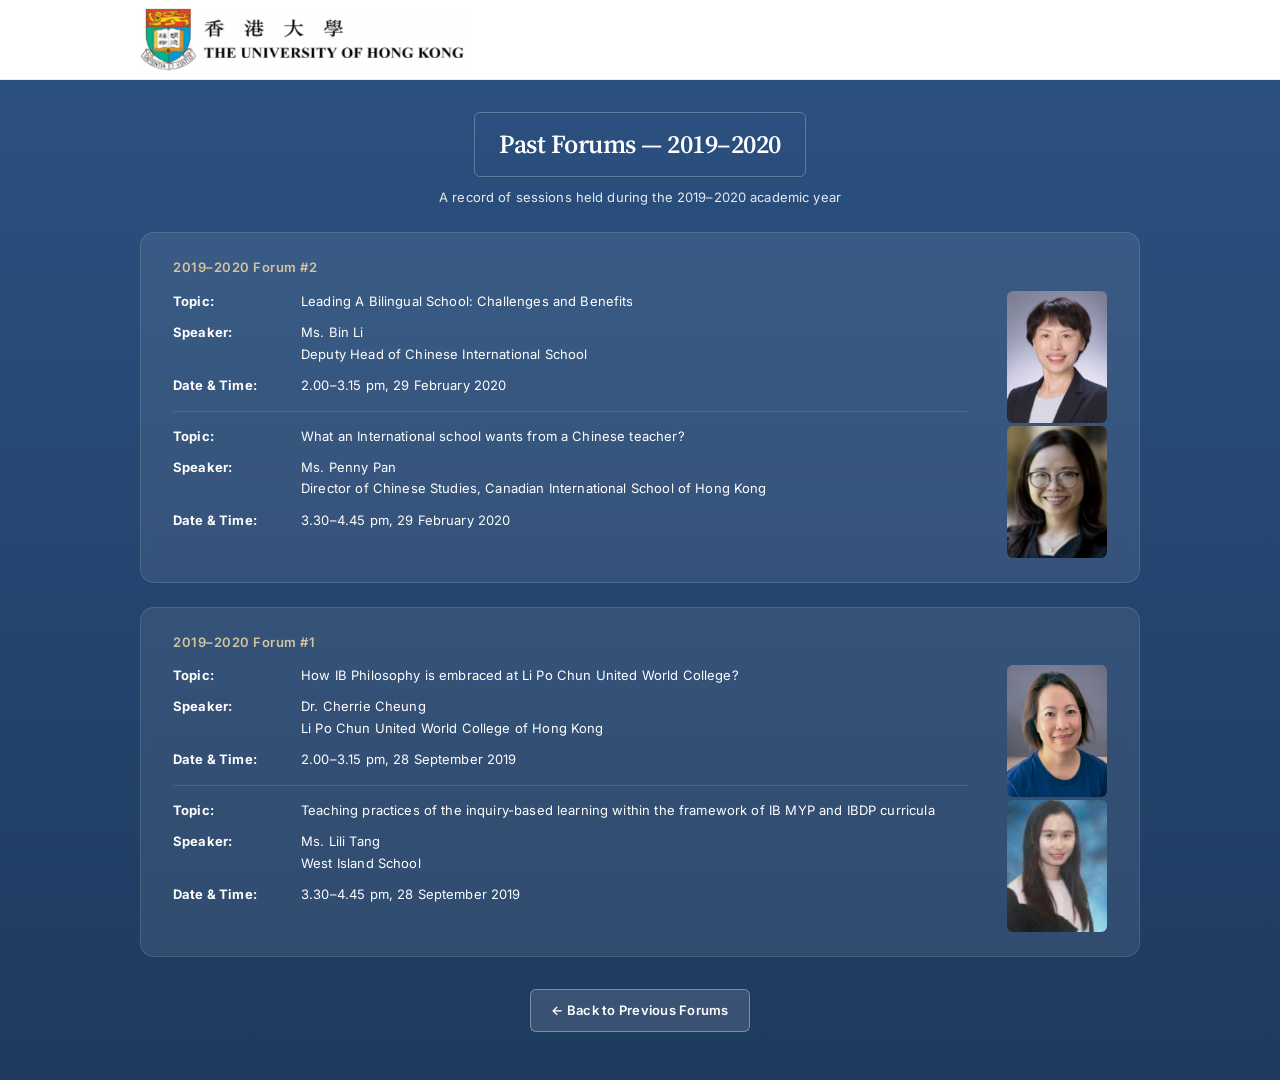
==== commit de134245: "2022-2023 updates" ====
--- a/years/2019-2020.html
+++ b/years/2019-2020.html
@@ -129,7 +129,7 @@
               </div>
             </div>
             <div class="forum-card__media forum-card__media--dual">
-              <img src="../images/Pictures%20of%20Speakers/2019-2020/cherry%20cheung.png" alt="Dr. Cherrie Cheung" class="forum-card__photo">
+              <img src="../images/Pictures%20of%20Speakers/2019-2020/cherrie%20cheung.png" alt="Dr. Cherrie Cheung" class="forum-card__photo">
               <img src="../images/Pictures%20of%20Speakers/2019-2020/lili%20tang.png" alt="Ms. Lili Tang" class="forum-card__photo">
             </div>
           </article>
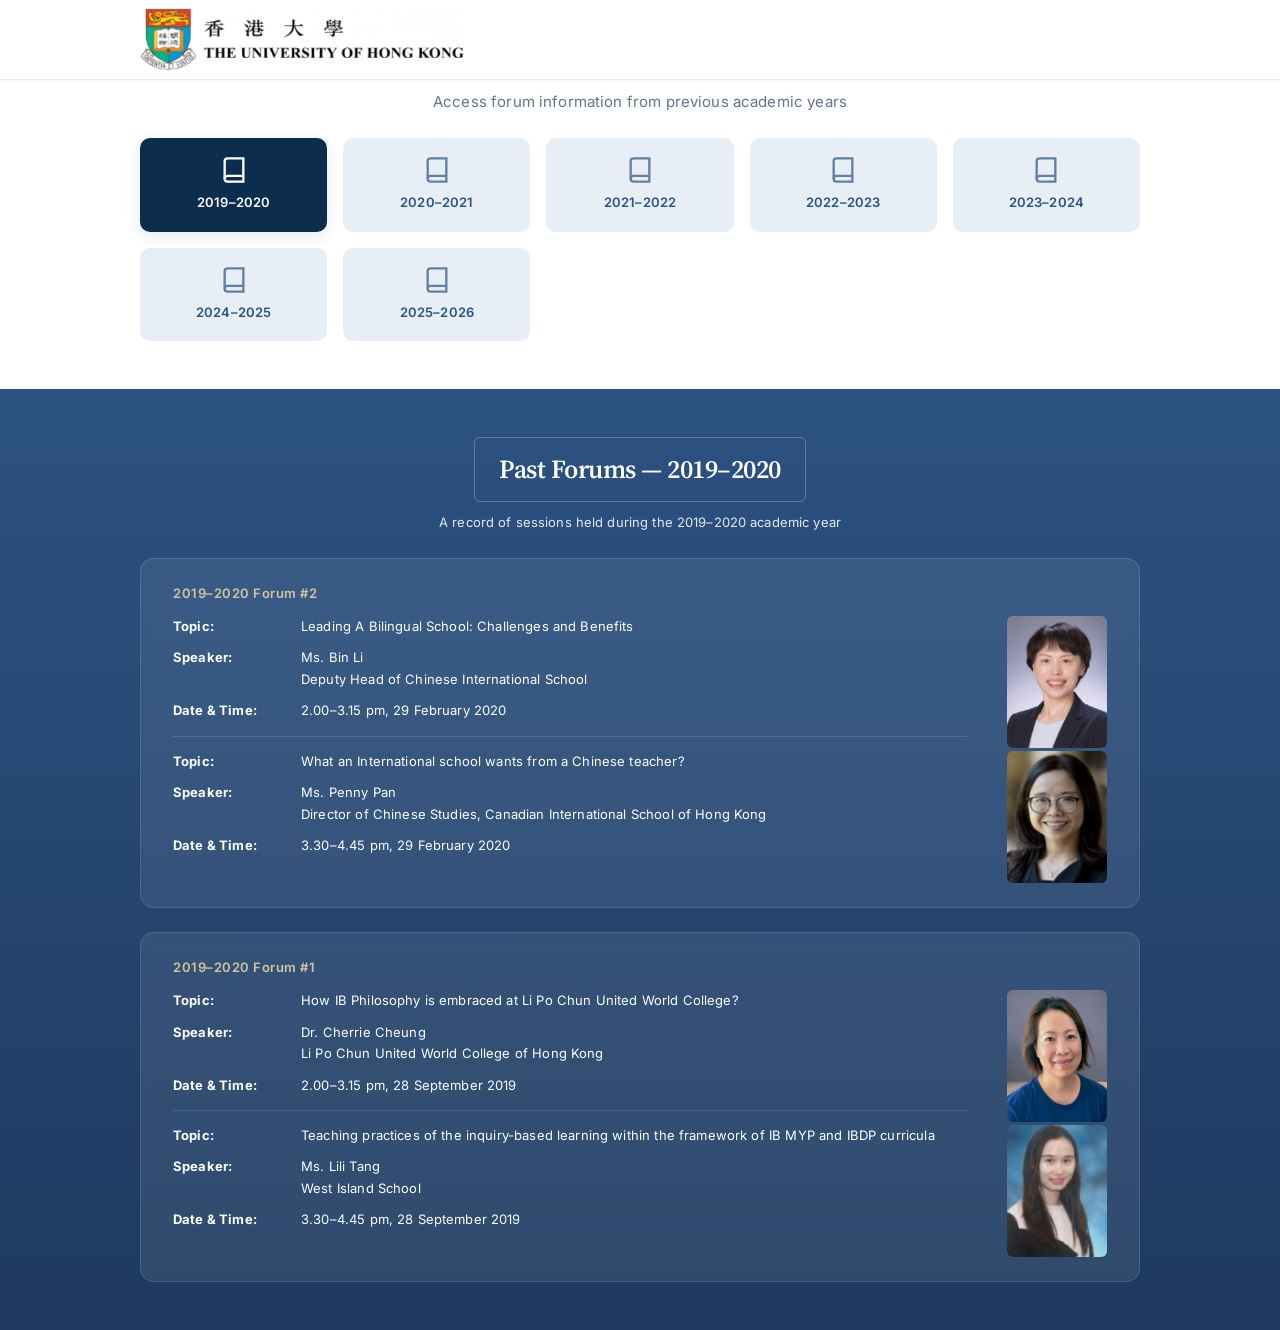
==== commit 6d1fa014: "final push" ====
--- a/years/2019-2020.html
+++ b/years/2019-2020.html
@@ -7,9 +7,9 @@
   <link rel="preconnect" href="https://fonts.googleapis.com">
   <link rel="preconnect" href="https://fonts.gstatic.com" crossorigin>
   <link href="https://fonts.googleapis.com/css2?family=Inter:wght@400;500;600&family=Source+Serif+4:opsz,wght@8..60,500;8..60,600;8..60,700&display=swap" rel="stylesheet">
-  <link rel="stylesheet" href="../style.css?v=20260704s">
+  <link rel="stylesheet" href="../style.css?v=20260704u">
 </head>
-<body>
+<body data-year-page="2019-2020">
   <header class="site-header site-header--solid">
     <nav class="nav">
       <a href="../index.html" class="nav__brand">
@@ -19,7 +19,8 @@
   </header>
 
   <main>
-    <section class="forums" style="padding-top: calc(var(--header-height) + var(--space-lg));">
+    <section class="archive archive--subpage" id="year-archive-nav" aria-label="Forum years"></section>
+    <section class="forums forums--subpage">
       <div class="container">
         <div class="forums__header">
           <h1 class="forums__title">Past Forums — 2019–2020</h1>
@@ -134,9 +135,6 @@
             </div>
           </article>
         </div>
-        <p style="text-align: center; margin-top: var(--space-lg);">
-          <a href="../index.html#archive" class="btn btn--primary btn--light">← Back to Previous Forums</a>
-        </p>
       </div>
     </section>
   </main>
--- a/style.css
+++ b/style.css
@@ -925,6 +925,22 @@
   background: var(--color-white);
 }
 
+.archive--subpage {
+  padding-top: calc(var(--header-height) + var(--space-md));
+  padding-bottom: var(--space-md);
+}
+
+.forums--subpage {
+  padding-top: 0;
+  padding-bottom: var(--space-section);
+}
+
+.upcoming--subpage {
+  padding-top: 0;
+  padding-bottom: var(--space-section);
+  min-height: auto;
+}
+
 .archive__header {
   text-align: center;
   margin-bottom: var(--space-md);
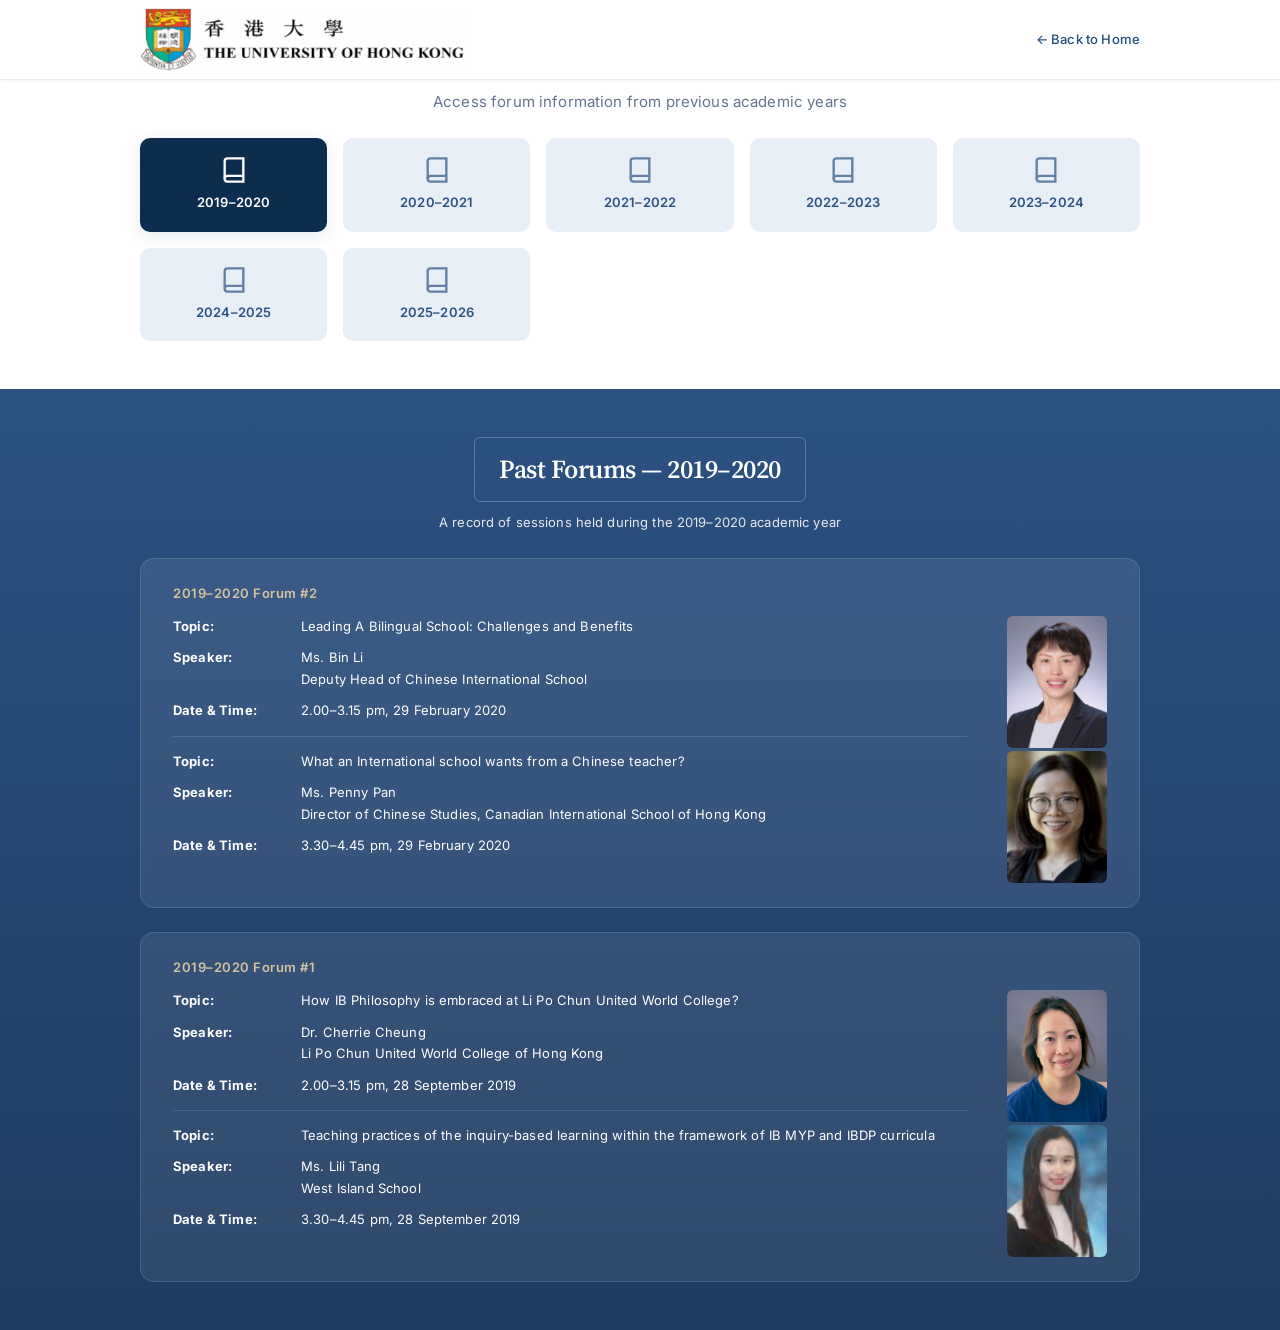
==== commit cbb3577b: "back to home button" ====
--- a/years/2019-2020.html
+++ b/years/2019-2020.html
@@ -7,7 +7,7 @@
   <link rel="preconnect" href="https://fonts.googleapis.com">
   <link rel="preconnect" href="https://fonts.gstatic.com" crossorigin>
   <link href="https://fonts.googleapis.com/css2?family=Inter:wght@400;500;600&family=Source+Serif+4:opsz,wght@8..60,500;8..60,600;8..60,700&display=swap" rel="stylesheet">
-  <link rel="stylesheet" href="../style.css?v=20260704u">
+  <link rel="stylesheet" href="../style.css?v=20260704v">
 </head>
 <body data-year-page="2019-2020">
   <header class="site-header site-header--solid">
@@ -15,6 +15,7 @@
       <a href="../index.html" class="nav__brand">
         <img src="../images/hku-logo.png" alt="The University of Hong Kong" class="nav__logo">
       </a>
+      <a href="../index.html" class="nav__back-home">← Back to Home</a>
     </nav>
   </header>
 
--- a/style.css
+++ b/style.css
@@ -268,6 +268,25 @@
 .nav__brand:focus,
 .nav__brand:focus-visible {
   outline: none;
+}
+
+.nav__back-home {
+  font-size: var(--text-sm);
+  font-weight: 500;
+  color: var(--color-navy);
+  text-decoration: none;
+  white-space: nowrap;
+  transition: color var(--transition);
+}
+
+.nav__back-home:hover {
+  color: var(--color-gold);
+}
+
+.nav__back-home:focus-visible {
+  outline: 2px solid var(--color-gold);
+  outline-offset: 2px;
+  border-radius: var(--radius-sm);
 }
 
 .nav__toggle {
